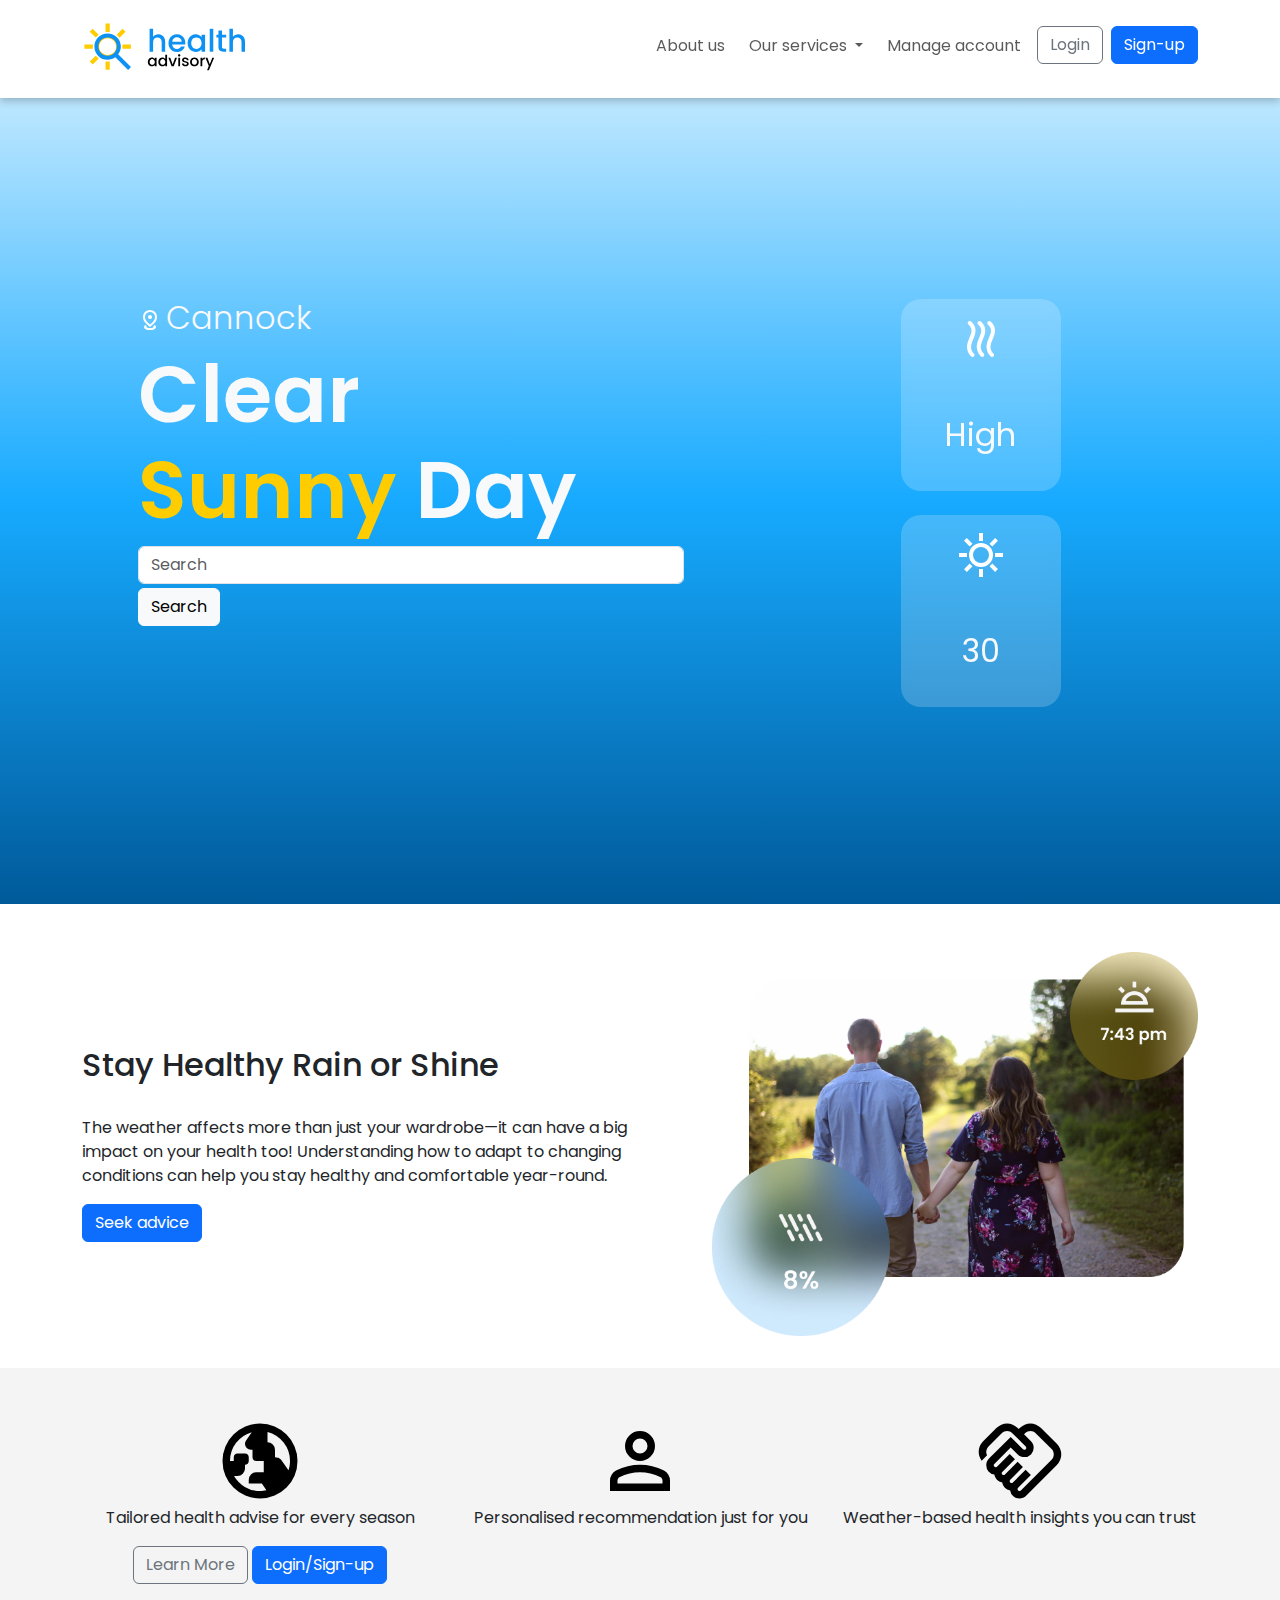
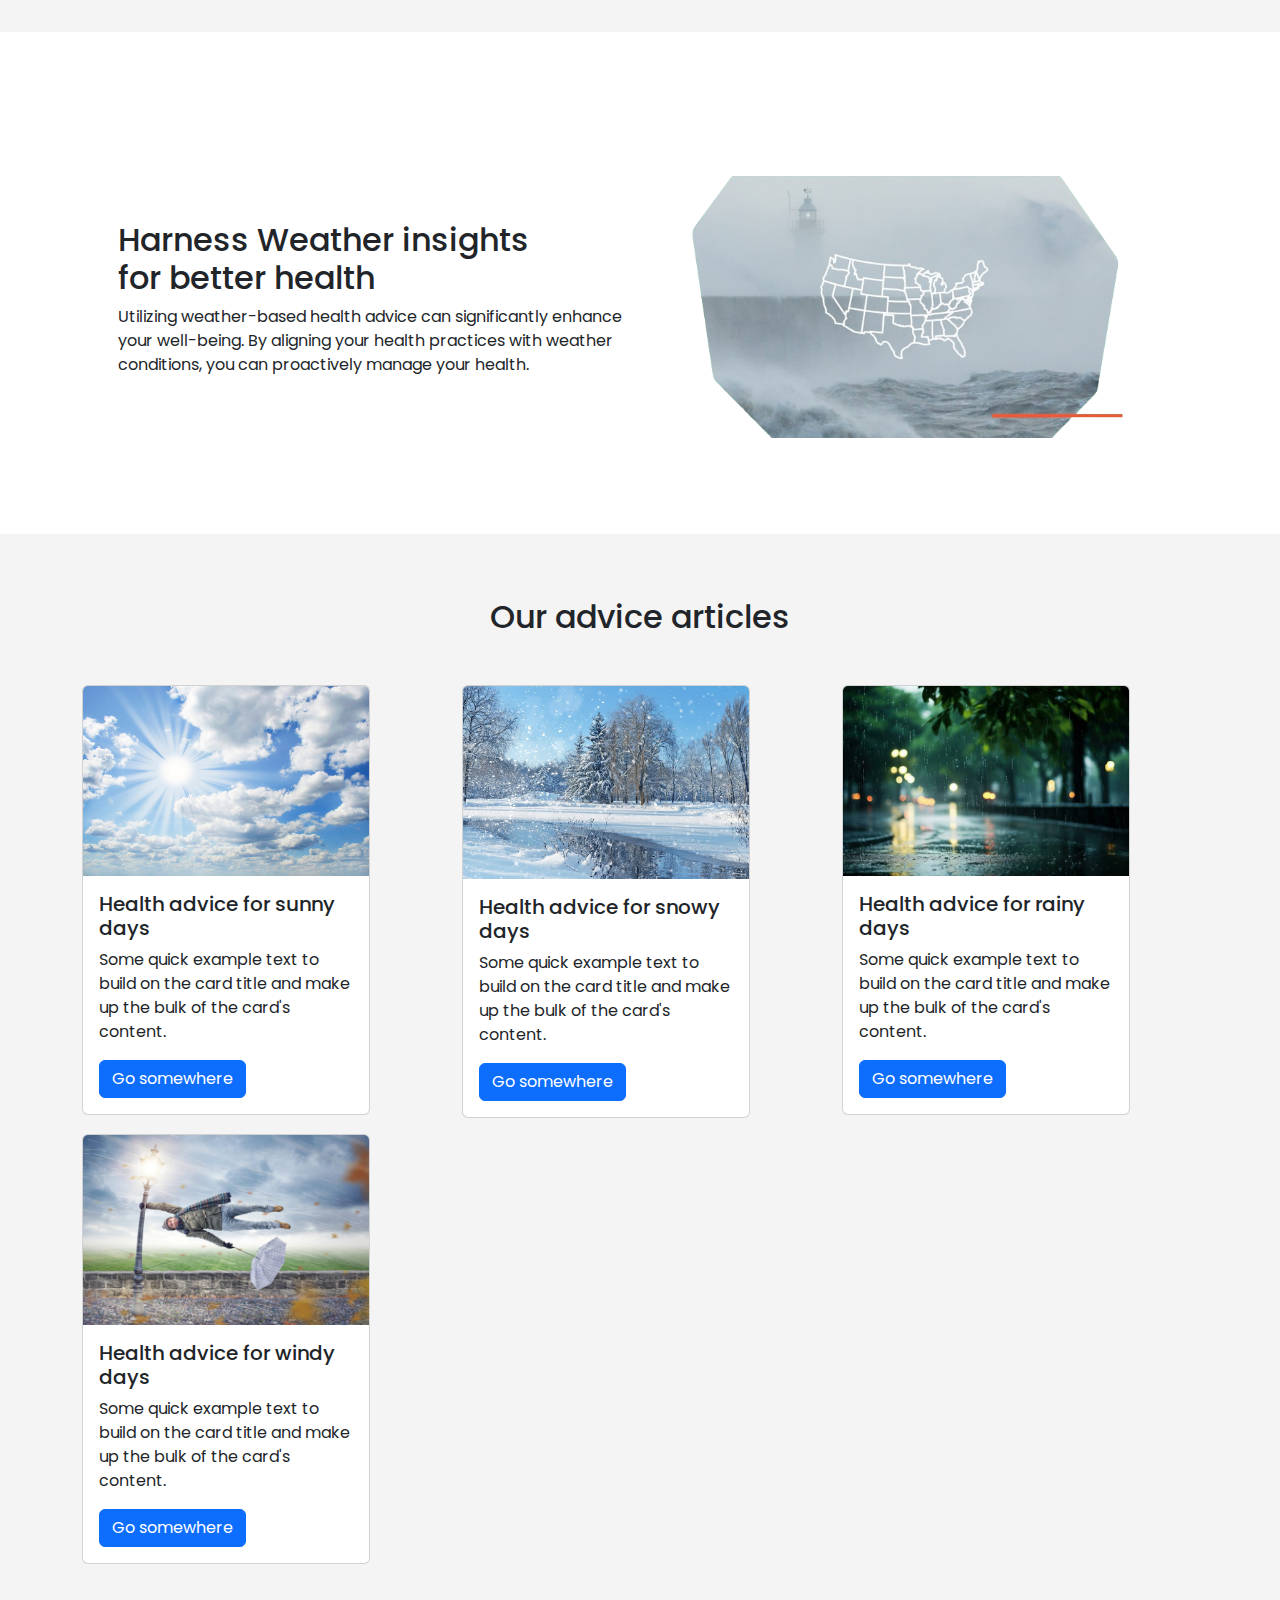
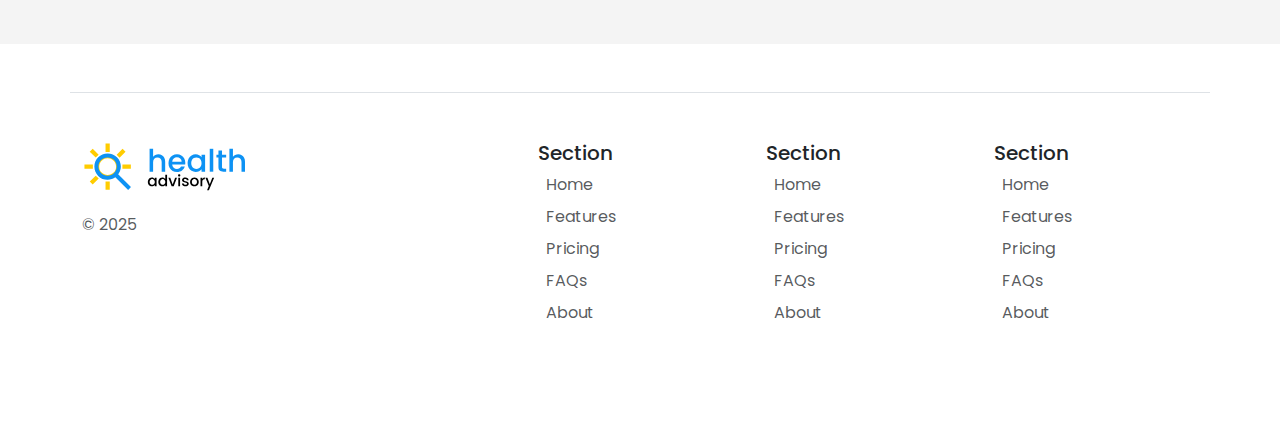
==== index.html @ 5381f3d8 "Add files via upload" ====
<!DOCTYPE html>
<html lang="en">
<head>
    <meta charset="UTF-8">
    <meta name="viewport" content="width=device-width, initial-scale=1.0">
    <title>The health advice group</title>
    <!-- bootstrap css -->
    <link href="https://cdn.jsdelivr.net/npm/bootstrap@5.3.3/dist/css/bootstrap.min.css" rel="stylesheet" integrity="sha384-QWTKZyjpPEjISv5WaRU9OFeRpok6YctnYmDr5pNlyT2bRjXh0JMhjY6hW+ALEwIH" crossorigin="anonymous">
    <!-- css stylesheet -->
    <link rel="stylesheet" href="style.css">
    <!-- google font poppins -->
    <link rel="preconnect" href="https://fonts.googleapis.com">
    <link rel="preconnect" href="https://fonts.gstatic.com" crossorigin>
    <link href="https://fonts.googleapis.com/css2?family=Montserrat:ital,wght@0,100..900;1,100..900&family=Poppins:ital,wght@0,100;0,200;0,300;0,400;0,500;0,600;0,700;0,800;0,900;1,100;1,200;1,300;1,400;1,500;1,600;1,700;1,800;1,900&display=swap" rel="stylesheet">
</head>
<body>
    <!-- navbar -->
    <nav class="navbar navbar-shadow navbar-expand-lg sticky-top bg-white"> <!-- This is using bootstrap to create a scalable navbar with a white background-->
        <div class="container mb-2 mt-2">
          <a class="navbar-brand" href="index.html"> <!-- This is a section on the left side of the navbar for the navbar brand this also links back to the homepage -->
            <img src="images\Health_advisory_logo.svg"> <!-- I am using an image which is the company logo for the brand -->
          </a>
          <!-- This will appear on smaller screens to allow the user to open and close the hamburger menu -->
          <button class="navbar-toggler" type="button" data-bs-toggle="collapse" data-bs-target="#navbarSupportedContent" aria-controls="navbarSupportedContent" aria-expanded="false" aria-label="Toggle navigation"> 
            <span class="navbar-toggler-icon"></span>
          </button>
          <div class="collapse navbar-collapse" id="navbarSupportedContent">
                <!-- nav links -->
                <ul class="navbar-nav ms-auto mb-lg-0">
                <li class="nav-item">
                    <a class="nav-link" aria-current="page" href="about.html">About us</a>
                </li>
                <li class="nav-item dropdown">
                    <a class="nav-link dropdown-toggle" href="services.html" role="button" data-bs-toggle="dropdown" aria-expanded="false"> <!-- This creates a drop down menu for the our services pages -->
                    Our services
                    </a>
                    <ul class="dropdown-menu">
                    <li><a class="dropdown-item" href="risk.html">Risk assesment</a></li>
                    <li><a class="dropdown-item" href="air.html">Air quality</a></li>
                    <li><a class="dropdown-item" href="weather.html">Weather data</a></li>
                    </ul>
                </li>
                <li class="nav-item">
                    <a class="nav-link" href="account.html">Manage account</a>
                </li>
                <li class="nav-item mb-2">
                    <a href="login.html"><button class="btn btn-outline-secondary">Login</button></a>
                </li>
                <li class="nav-item">
                    <a href="login.html"><button class="btn btn-primary">Sign-up</button></a>
                </li>
                
                </ul>
          </div>
        </div>
      </nav>
    
      <!-- hero section -->
    <div class="hero-weather-data d-flex">
        <div class="container">
            <div class="row position-relative top-25 left-5"> <!-- left and top is to make sure that the content is centered in the hero section -->
                <div class="col-6">
                    <img class="location-icon" src="images\pin.svg">
                    <h3 class="text-light location">Cannock</h2> <!--The location will change depending on the users search-->
                    <h2 class="text-light weather-conditions-data">Clear<br><span class="yellow">Sunny</span> Day</h2> <!--This information will update using an A-->
                    <form class="form-inline">
                        <input class="form-control mr-sm-2" type="search" placeholder="Search" aria-label="Search">
                        <button class="btn btn-light my-2 mt-1" type="submit">Search</button>
                      </form>
                </div>
                <div class="col-6 text-center d-flex justify-content-end align-items-center flex-column">
                    <!--This content will update and change using an API-->
                    <div class="weather-info">
                        <img src="images\ray.svg" class="mt-3" >
                        <p class="text-light text-center mt-5">High</p>
                    </div>
                    <br>
                    <div class="weather-info">
                        <img src="images\sun.svg" class="mt-3"> 
                        <p class="text-light text-center mt-5">30</p>
                    </div>
                </div>

                
            </div>
        </div>
    </div>

    <!-- advice section -->
    <div class="advice-section">
        <div class="container">
            <div class="row d-flex align-items-center">
                <div class="col-md-6 col-12">
                    <h2>Stay Healthy Rain or Shine</h2>

                    <p class="advice-para">The weather affects more than just your wardrobe—it can have a big impact on your health too! Understanding how to adapt to changing conditions can help you stay healthy and comfortable year-round.</p>

                    <button class="btn btn-primary">Seek advice</button>
                </div>
                    
                <div class="col-md-6 col-12">
                    <img src="images\happy.png">
                </div>
            </div>
        </div>
    </div>

    <!-- icon-section -->
    <div class="icon-section grey-bg p-5">
        <div class="container">
            <div class="row ">
                <div class="col text-center">
                    <img src="images\worlddark.svg" width="90em"alt="world">
                    <p>Tailored health advise for every season</p>
                    <div class="col d-inline">
                      <button class="btn btn-outline-secondary">Learn More</button>
                    </div>
                    <div class="col d-inline">
                      <button class="btn btn-primary">Login/Sign-up</button>
                    </div>
                </div>

                <div class="col text-center">
                    <img src="images/persondark.svg" width="90em" alt="person">
                    <p>Personalised recommendation just for you</p>
                </div>

                <div class="col text-center">
                    <img src="images/handshakedark.svg" width="90em" alt="handshake">
                    <p>Weather-based health insights you can trust </p>
                </div>
            </div>

            <div class="row">
              
            </div>
        </div>
    </div>

    <!--weather insights section-->
    <div class="weather-insights p-5">
        <div class="container mt-5 p-5">
            <div class="row">
                <div class="col-md-6 col-12 align-content-center">
                    <h2>Harness Weather insights<br>for better health</h2>
                    <p>Utilizing weather-based health advice can significantly enhance your well-being. By aligning your health practices with weather conditions, you can proactively manage your health.</p>
                </div>
                <div class="col-md-6 col-12 text-center">
                    <img src="images\weatherInsights-removebg-preview.png" alt="search glass" width="500em">
                </div>
            </div>
        </div>
    </div>

    <!-- advice-examples-section -->
     <div class="advice-examples grey-bg p-5">
        <div class="container mt-3 mb-3">
            <h2 class="text-center">Our advice articles</h2>

            <div class="row mt-5">
                <div class="col mb-3">
                    <div class="card" style="width: 18rem;">
                        <img class="card-img-top" src="images\sunny-day-article-2.jpg" alt="Card image cap">
                        <div class="card-body">
                          <h5 class="card-title">Health advice for sunny days</h5>
                          <p class="card-text">Some quick example text to build on the card title and make up the bulk of the card's content.</p>
                          <a href="#" class="btn btn-primary">Go somewhere</a>
                        </div>
                      </div>
                </div>
                <div class="col mb-3">
                    <div class="card" style="width: 18rem;">
                        <img class="card-img-top" src="images\snowy-days-article-2.jpg" alt="Card image cap">
                        <div class="card-body">
                          <h5 class="card-title">Health advice for snowy days</h5>
                          <p class="card-text">Some quick example text to build on the card title and make up the bulk of the card's content.</p>
                          <a href="#" class="btn btn-primary">Go somewhere</a>
                        </div>
                      </div>
                </div>
                <div class="col mb-3">
                    <div class="card" style="width: 18rem;">
                        <img class="card-img-top" src="images\rainy-days-article.jpg" alt="Card image cap">
                        <div class="card-body">
                          <h5 class="card-title">Health advice for rainy days</h5>
                          <p class="card-text">Some quick example text to build on the card title and make up the bulk of the card's content.</p>
                          <a href="#" class="btn btn-primary">Go somewhere</a>
                        </div>
                      </div>
                </div>
                <div class="col mb-3">
                    <div class="card" style="width: 18rem;">
                        <img class="card-img-top" src="images\windy-days-article.jpg" alt="Card image cap">
                        <div class="card-body">
                          <h5 class="card-title">Health advice for windy days</h5>
                          <p class="card-text">Some quick example text to build on the card title and make up the bulk of the card's content.</p>
                          <a href="#" class="btn btn-primary">Go somewhere</a>
                        </div>
                      </div>
                </div>
            </div>
        </div>
     </div>

    <!-- Footer -->
    <div class="footer">
        <div class="container">
          <footer class="row row-cols-5 py-5 my-5 border-top">
            <div class="col">
              <a href="/" class="d-flex align-items-center mb-3 link-dark text-decoration-none">
                <img src="images\Health_advisory_logo.svg" alt="Health advice logo">
              </a>
              <p class="text-muted">© 2025</p>
            </div>
        
            <div class="col">
        
            </div>
        
            <div class="col">
              <h5>Section</h5>
              <ul class="nav flex-column">
                <li class="nav-item mb-2"><a href="#" class="nav-link p-0 text-muted">Home</a></li>
                <li class="nav-item mb-2"><a href="#" class="nav-link p-0 text-muted">Features</a></li>
                <li class="nav-item mb-2"><a href="#" class="nav-link p-0 text-muted">Pricing</a></li>
                <li class="nav-item mb-2"><a href="#" class="nav-link p-0 text-muted">FAQs</a></li>
                <li class="nav-item mb-2"><a href="#" class="nav-link p-0 text-muted">About</a></li>
              </ul>
            </div>
        
            <div class="col">
              <h5>Section</h5>
              <ul class="nav flex-column">
                <li class="nav-item mb-2"><a href="#" class="nav-link p-0 text-muted">Home</a></li>
                <li class="nav-item mb-2"><a href="#" class="nav-link p-0 text-muted">Features</a></li>
                <li class="nav-item mb-2"><a href="#" class="nav-link p-0 text-muted">Pricing</a></li>
                <li class="nav-item mb-2"><a href="#" class="nav-link p-0 text-muted">FAQs</a></li>
                <li class="nav-item mb-2"><a href="#" class="nav-link p-0 text-muted">About</a></li>
              </ul>
            </div>
        
            <div class="col">
              <h5>Section</h5>
              <ul class="nav flex-column">
                <li class="nav-item mb-2"><a href="#" class="nav-link p-0 text-muted">Home</a></li>
                <li class="nav-item mb-2"><a href="#" class="nav-link p-0 text-muted">Features</a></li>
                <li class="nav-item mb-2"><a href="#" class="nav-link p-0 text-muted">Pricing</a></li>
                <li class="nav-item mb-2"><a href="#" class="nav-link p-0 text-muted">FAQs</a></li>
                <li class="nav-item mb-2"><a href="#" class="nav-link p-0 text-muted">About</a></li>
              </ul>
            </div>
          </footer>
      </div>
      </div>

    
    <!-- bootstrap javascript -->
    <script src="https://cdn.jsdelivr.net/npm/bootstrap@5.3.3/dist/js/bootstrap.bundle.min.js" integrity="sha384-YvpcrYf0tY3lHB60NNkmXc5s9fDVZLESaAA55NDzOxhy9GkcIdslK1eN7N6jIeHz" crossorigin="anonymous"></script>
</body>
</html>
---- style.css ----
*{
    font-family: 'Poppins'
}
img{
    max-width: 100%;
}


/* navbar */
.navbar-shadow{
    box-shadow: rgba(0, 0, 0, 0.24) 0px 3px 8px;
}

.nav-item{
    margin-left: 8px;
}

/* Hero Section */

.location {
    display:inline-block;
    font-size: 2em;
    font-weight: 300;
}

.location-icon {
    top: -5px;
    position: relative;
}

.yellow{
    color: #FFCC00;
}

/* positioning */

.top-15{
    top: 15%;
}
.top-20{
    top: 20%;
}

.top-25{
    top: 25%;
}

.left-30{
    left: 30%;
}

.top-40{
    top: 40%;
}

.left-5{
    left: 5%;
}

.hero-weather-data{
    background: linear-gradient(#bde7ff,#17aaff,#005a9a );
    height:89.5vh;
}

.weather-conditions-data{
    font-size: 5em;
    font-weight: 600;
}

.weather-info{
    background-color: rgba(255,255,255,0.2);
    backdrop-filter: blur(5px);
    width: 10em;
    height: 12em;
    border-radius: 20px;
}

.weather-info img{
    width: 3em;
    position: relative;
    z-index: 999;
}

.weather-info p{
    font-size: 2em;
}

/*Advice section*/
.advice-section{
    margin-top: 3em;
    /* min-height: 50vh; */

}

.advice-para{
    margin-top: 2em;
}

/*Icon section*/
.icon-section{
    margin-top: 2em;
    background-color: rgb(223, 223, 223)
}

/* about us*/

.team-members-section {
     background-image: url("images/Team-members/teambg.svg");
    /* background: linear-gradient(rgb(255, 228, 121), rgb(255, 255, 161), rgb(87, 179, 255), rgb(73, 73, 255)) */
    background-repeat: no-repeat;
    background-size: cover;
    background-position: center;
}

/* weather advice examples */
.grey-bg{
    background-color: rgb(244, 244, 244);
}

/* login page */

.login-section{
    height: 100%;
    background: linear-gradient(#bde7ff,#17aaff,#005a9a );
}

.login-form {
    height: 100vh;
}

.tree-bg{
    /* background-image: url(images/cloud-login-image.jpg); */
    height: 45vh;
}

.login-text{
    font-size: 4em;
}

/* weather-data-section */

.weather-data-section{
    background: linear-gradient(#bde7ff,#17aaff,#005a9a );
    height: 89vh;
}

/* risk assesment section */
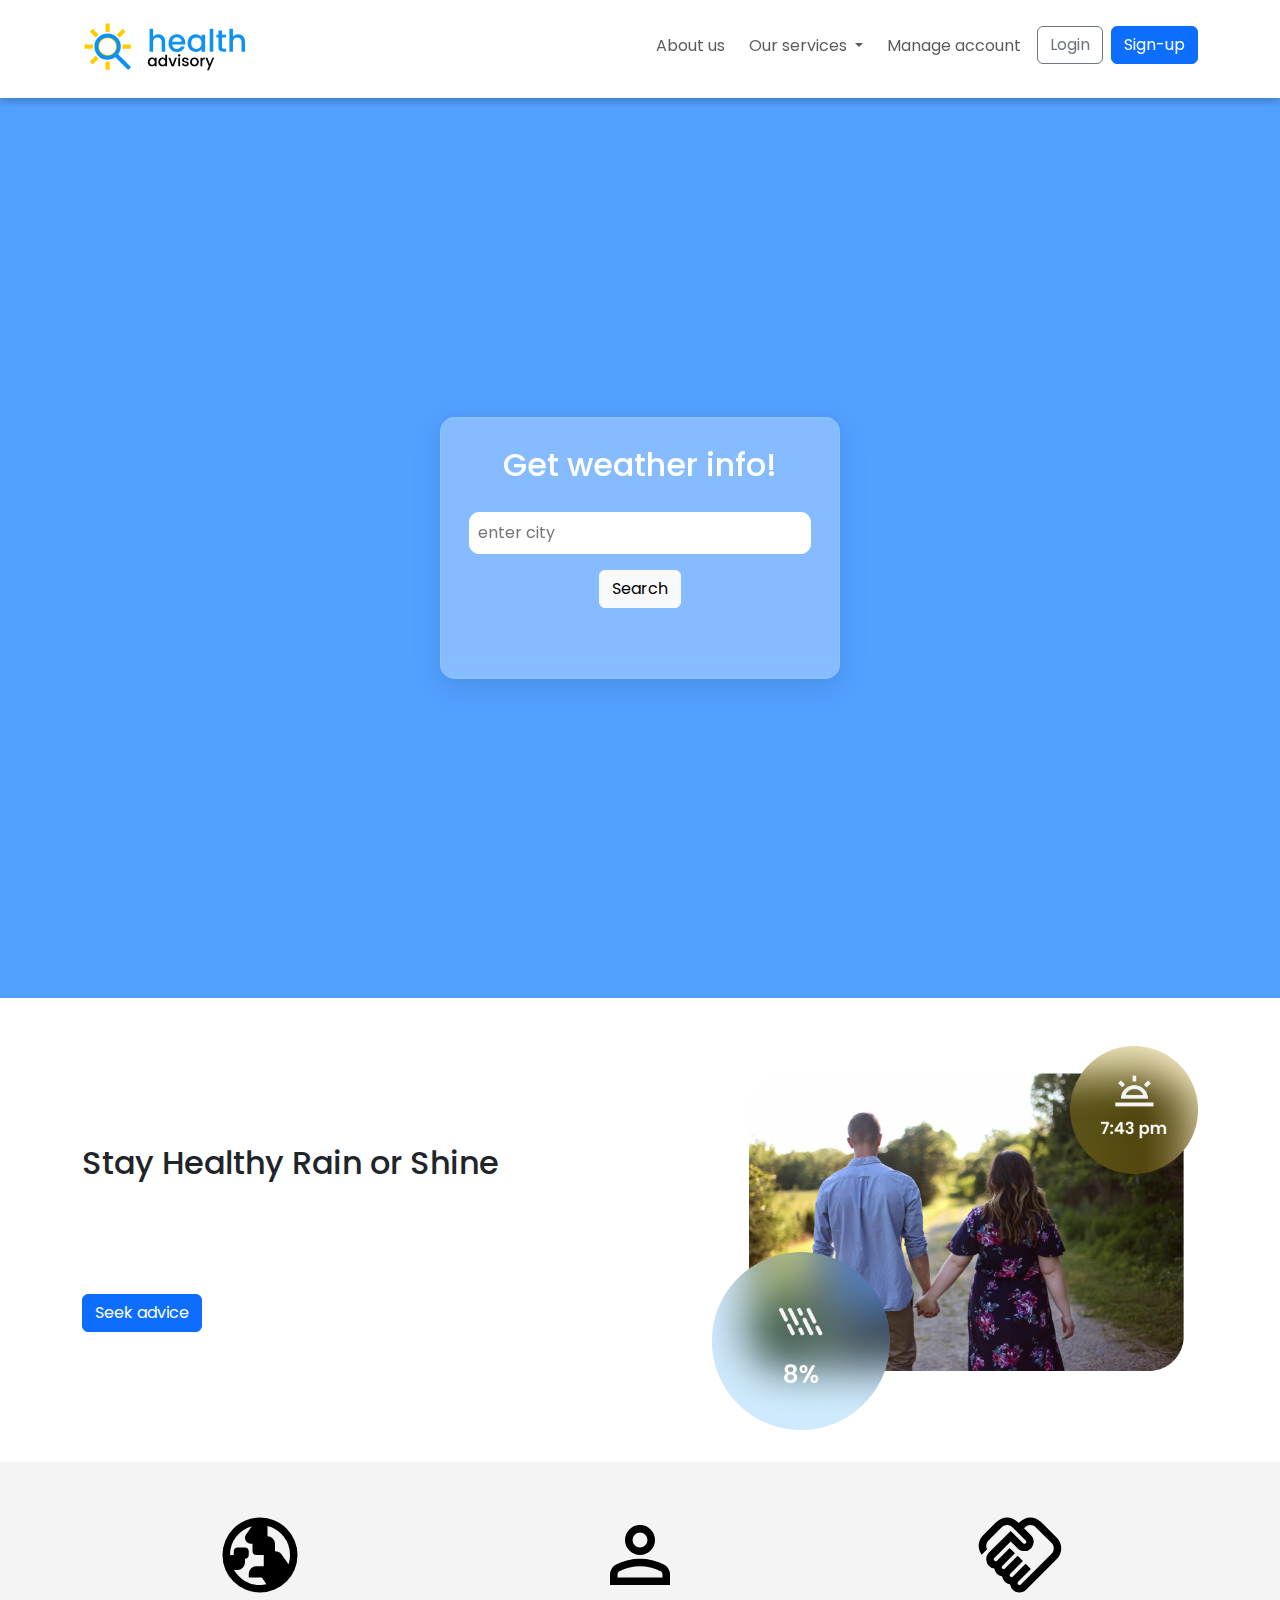
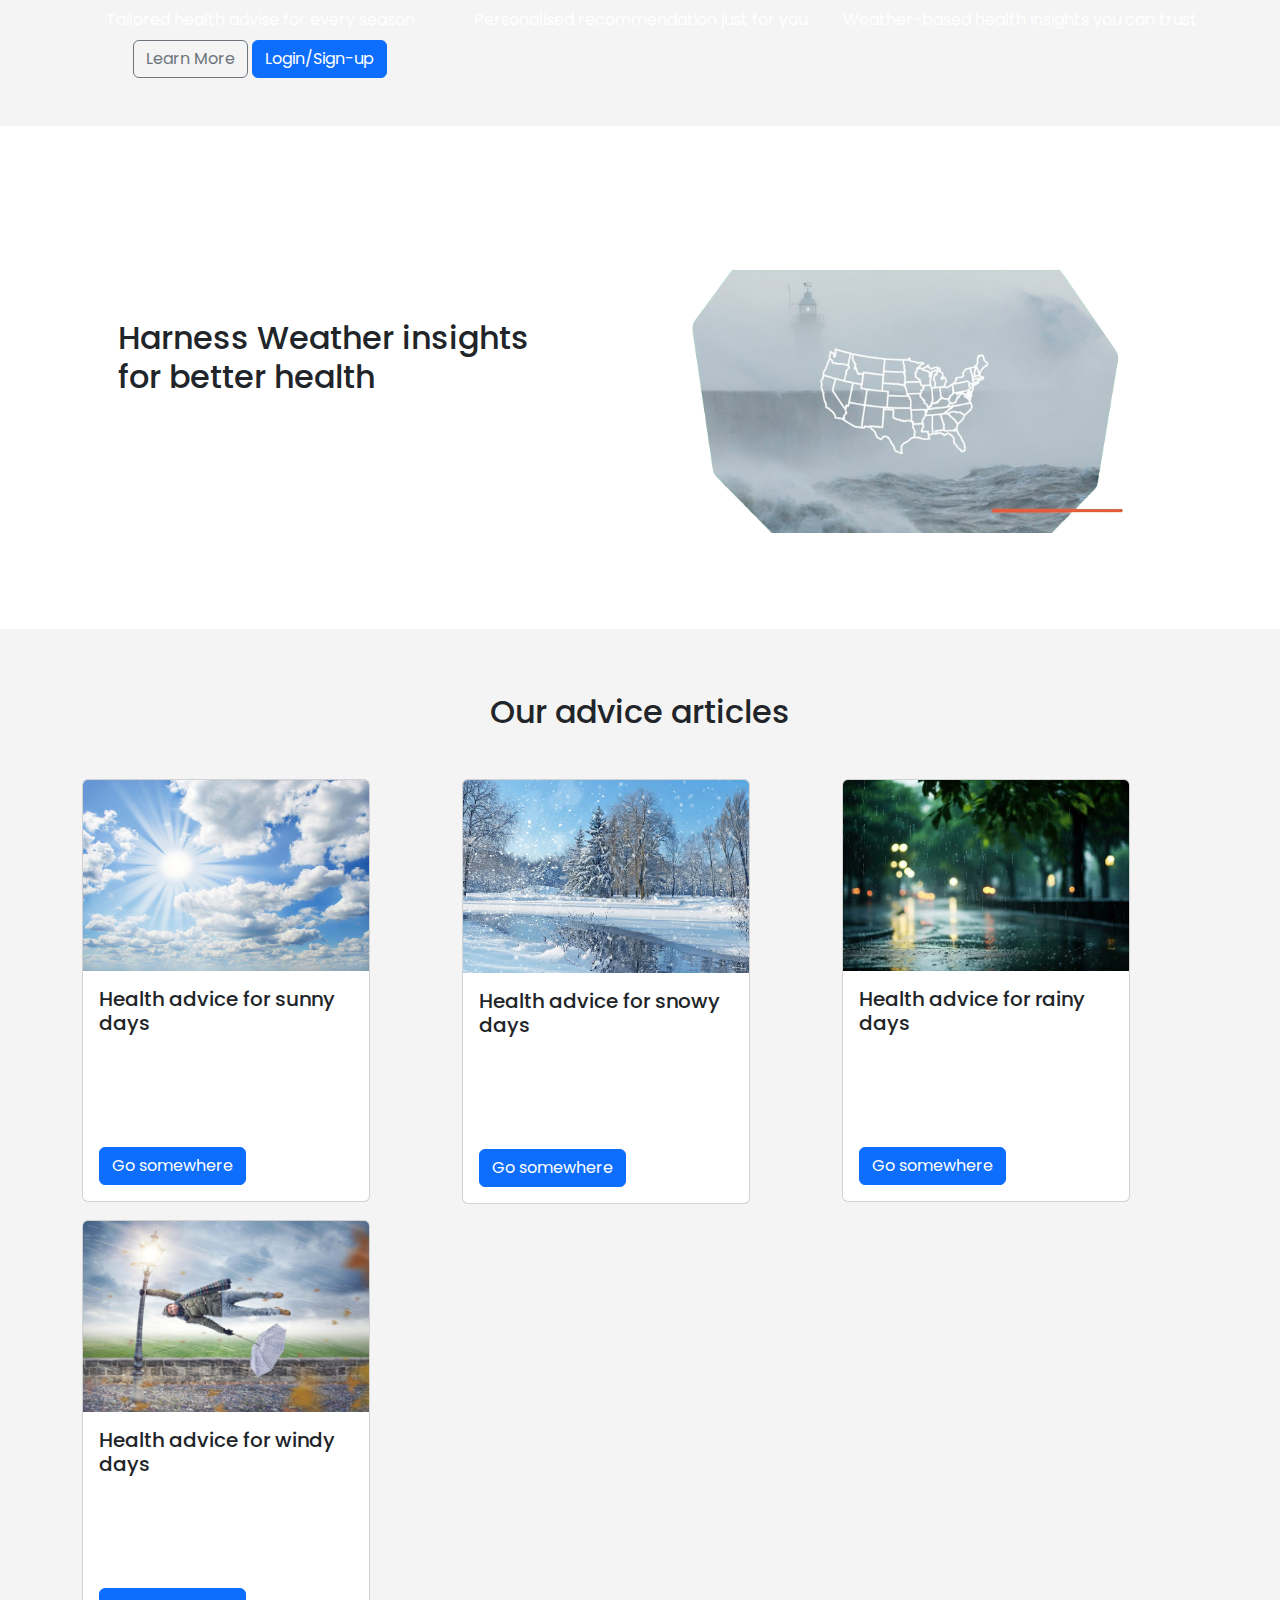
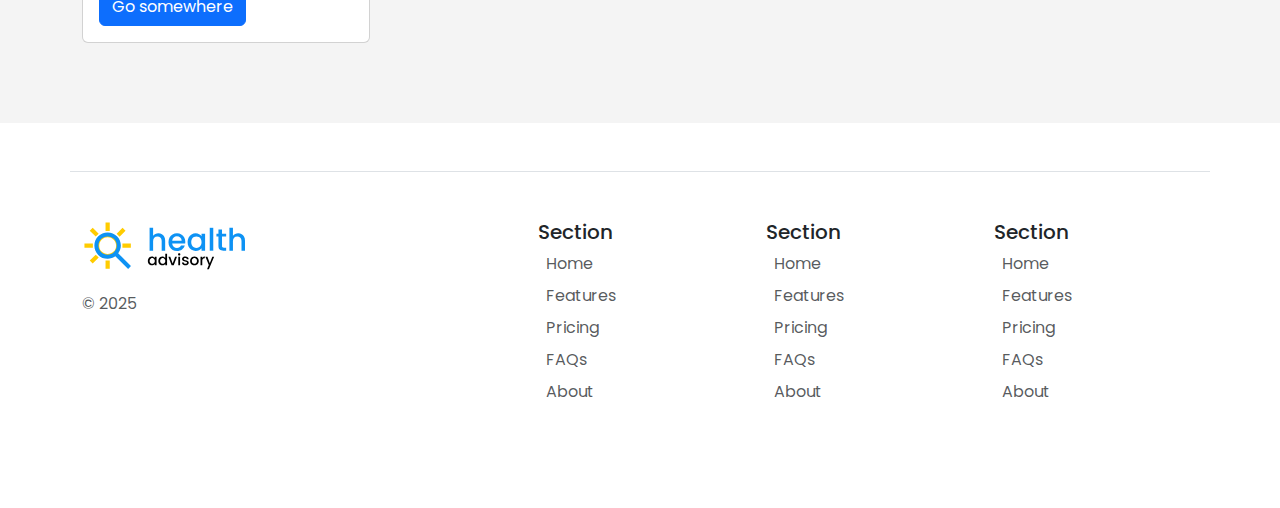
==== commit d2c41ff6: "Add files via upload" ====
--- a/index.html
+++ b/index.html
@@ -8,6 +8,8 @@
     <link href="https://cdn.jsdelivr.net/npm/bootstrap@5.3.3/dist/css/bootstrap.min.css" rel="stylesheet" integrity="sha384-QWTKZyjpPEjISv5WaRU9OFeRpok6YctnYmDr5pNlyT2bRjXh0JMhjY6hW+ALEwIH" crossorigin="anonymous">
     <!-- css stylesheet -->
     <link rel="stylesheet" href="style.css">
+    <!-- Weather app styling -->
+     <link rel="stylesheet" href="weather-style.css">
     <!-- google font poppins -->
     <link rel="preconnect" href="https://fonts.googleapis.com">
     <link rel="preconnect" href="https://fonts.gstatic.com" crossorigin>
@@ -54,37 +56,63 @@
           </div>
         </div>
       </nav>
+
+      <!-- Weather app -->
+      <div id="body" class="hero-weather-data">
+        <div id="weather-container">
+          <h2>Get weather info!</h2>
+          <input type="text" id="city" placeholder="enter city">
+          <button onclick="getWeather()" class="btn btn-light mt-3">Search</button>
+
+          <img id="weather-icon" alt="Weather Icon">
+
+          <div id="temp-div"></div>
+
+          <div id="weather-info"></div>
+
+          <div id="hourly-forecast"></div>
+        </div>
+        <script src="script.js"></script>
+
+       </div>
     
-      <!-- hero section -->
-    <div class="hero-weather-data d-flex">
-        <div class="container">
-            <div class="row position-relative top-25 left-5"> <!-- left and top is to make sure that the content is centered in the hero section -->
-                <div class="col-6">
-                    <img class="location-icon" src="images\pin.svg">
-                    <h3 class="text-light location">Cannock</h2> <!--The location will change depending on the users search-->
-                    <h2 class="text-light weather-conditions-data">Clear<br><span class="yellow">Sunny</span> Day</h2> <!--This information will update using an A-->
-                    <form class="form-inline">
-                        <input class="form-control mr-sm-2" type="search" placeholder="Search" aria-label="Search">
-                        <button class="btn btn-light my-2 mt-1" type="submit">Search</button>
-                      </form>
-                </div>
-                <div class="col-6 text-center d-flex justify-content-end align-items-center flex-column">
-                    <!--This content will update and change using an API-->
-                    <div class="weather-info">
-                        <img src="images\ray.svg" class="mt-3" >
-                        <p class="text-light text-center mt-5">High</p>
-                    </div>
-                    <br>
-                    <div class="weather-info">
-                        <img src="images\sun.svg" class="mt-3"> 
-                        <p class="text-light text-center mt-5">30</p>
-                    </div>
-                </div>
-
-                
-            </div>
-        </div>
-    </div>
+     <!-- THIS IS THE OLD HERO SECTION -->
+
+
+    <!-- Hero Section
+<div class="hero-weather-data d-flex">
+  <div class="container">
+      <div class="row position-relative top-25 left-5">
+          <!-- Left Side -->
+          <!-- <div class="col-6"> -->
+              <!-- Location -->
+              <!-- <h3 id="search-location">Location</h3> -->
+              <!-- Weather Info -->
+              <!-- <h2 id="weather-info">...</h2> -->
+              <!-- Search Form -->
+              <!-- <form id="weather-form" class="form-inline mt-3">
+                  <input id="city" type="text" class="form-control mr-sm-2" placeholder="Enter a location" aria-label="Search">
+                  <button onclick="getWeather()" class="btn btn-light mt-3">Search</button>
+              </form>
+          </div> -->
+
+          <!-- Right Side -->
+          <!-- <div class="col-6 text-center d-flex justify-content-end align-items-center flex-column"> -->
+              <!-- Weather Icon -->
+              <!-- <div class="weather-info">
+                  <img id="weather-icon" alt="Weather Icon" style="display: none;">
+                  <p id="temp-div" class="text-light mt-3">--</p>
+              </div> -->
+              <!-- Hourly Forecast -->
+              <!-- <div id="hourly-forecast" class="d-flex mt-4"></div>
+          </div>
+      </div>
+  </div>
+</div> -->
+
+<!-- Link to JavaScript -->
+<script src="script.js"></script>
+
 
     <!-- advice section -->
     <div class="advice-section">
--- a/weather-style.css
+++ b/weather-style.css
@@ -0,0 +1,95 @@
+#body{
+    background: #52a0ff;
+    font-family: 'Segoe UI', Verdana, Geneva, Tahoma, sans-serif;
+    display: flex;
+    align-items: center;
+    justify-content: center;
+    height: 100vh;
+}
+
+#weather-container{
+    background: rgba(255, 255, 255, 0.3);
+    max-width: 400px;
+    padding: 20px;
+    border-radius: 15px;
+    box-shadow: 0 8px 32px rgba(0, 0, 0, 0.1);
+    backdrop-filter: blur(10px);
+    border: 1px solid rgba( 255, 255, 255, 0.1);
+    text-align: center;
+}
+
+#body h2, label, p {
+    color: #fff;
+    margin: 8px 0;
+}
+
+#city{
+    width: calc(100% - 16px);
+    padding: 8px;
+    box-sizing: border-box;
+    border-radius: 10px;
+    border: 1px solid white;
+    margin-top: 20px;
+}
+
+#button-search{
+    background: #0ebbff;
+    color: white;
+    padding: 10px;
+    border: none;
+    border-radius: 10px;
+    cursor: pointer;
+    margin-top: 20px;
+    width: 100px;
+    font-size: 15px;
+}
+
+#button-search:hover{
+    background: #3c8dff;
+}
+
+#temp-div p{
+    font-size: 60px;
+    margin-top: -30px;
+}
+
+#weather-info{
+    font-size: 20px;
+}
+
+#weather-icon{
+    width: 200px;
+    height: 200px;
+    margin: 0 auto 10px;
+    margin-bottom: 0;
+    display: none;
+}
+
+#hourly-forecast{
+    margin-top: 50px;
+    overflow-x: auto;
+    white-space: nowrap;
+    display: flex;
+    justify-content: space-between;
+}
+
+.hourly-item{
+    flex: 0 0 auto;
+    width: 80px;
+    display: flex;
+    flex-direction: column;
+    align-items: center;
+    margin-right: 10px;
+    color: white;
+}
+
+.hourly-item img{
+    width: 30px;
+    height: 30px;
+    margin-bottom: 5px;
+}
+
+#hourly-heading{
+    color: #fff;
+    margin-top: 10px;
+}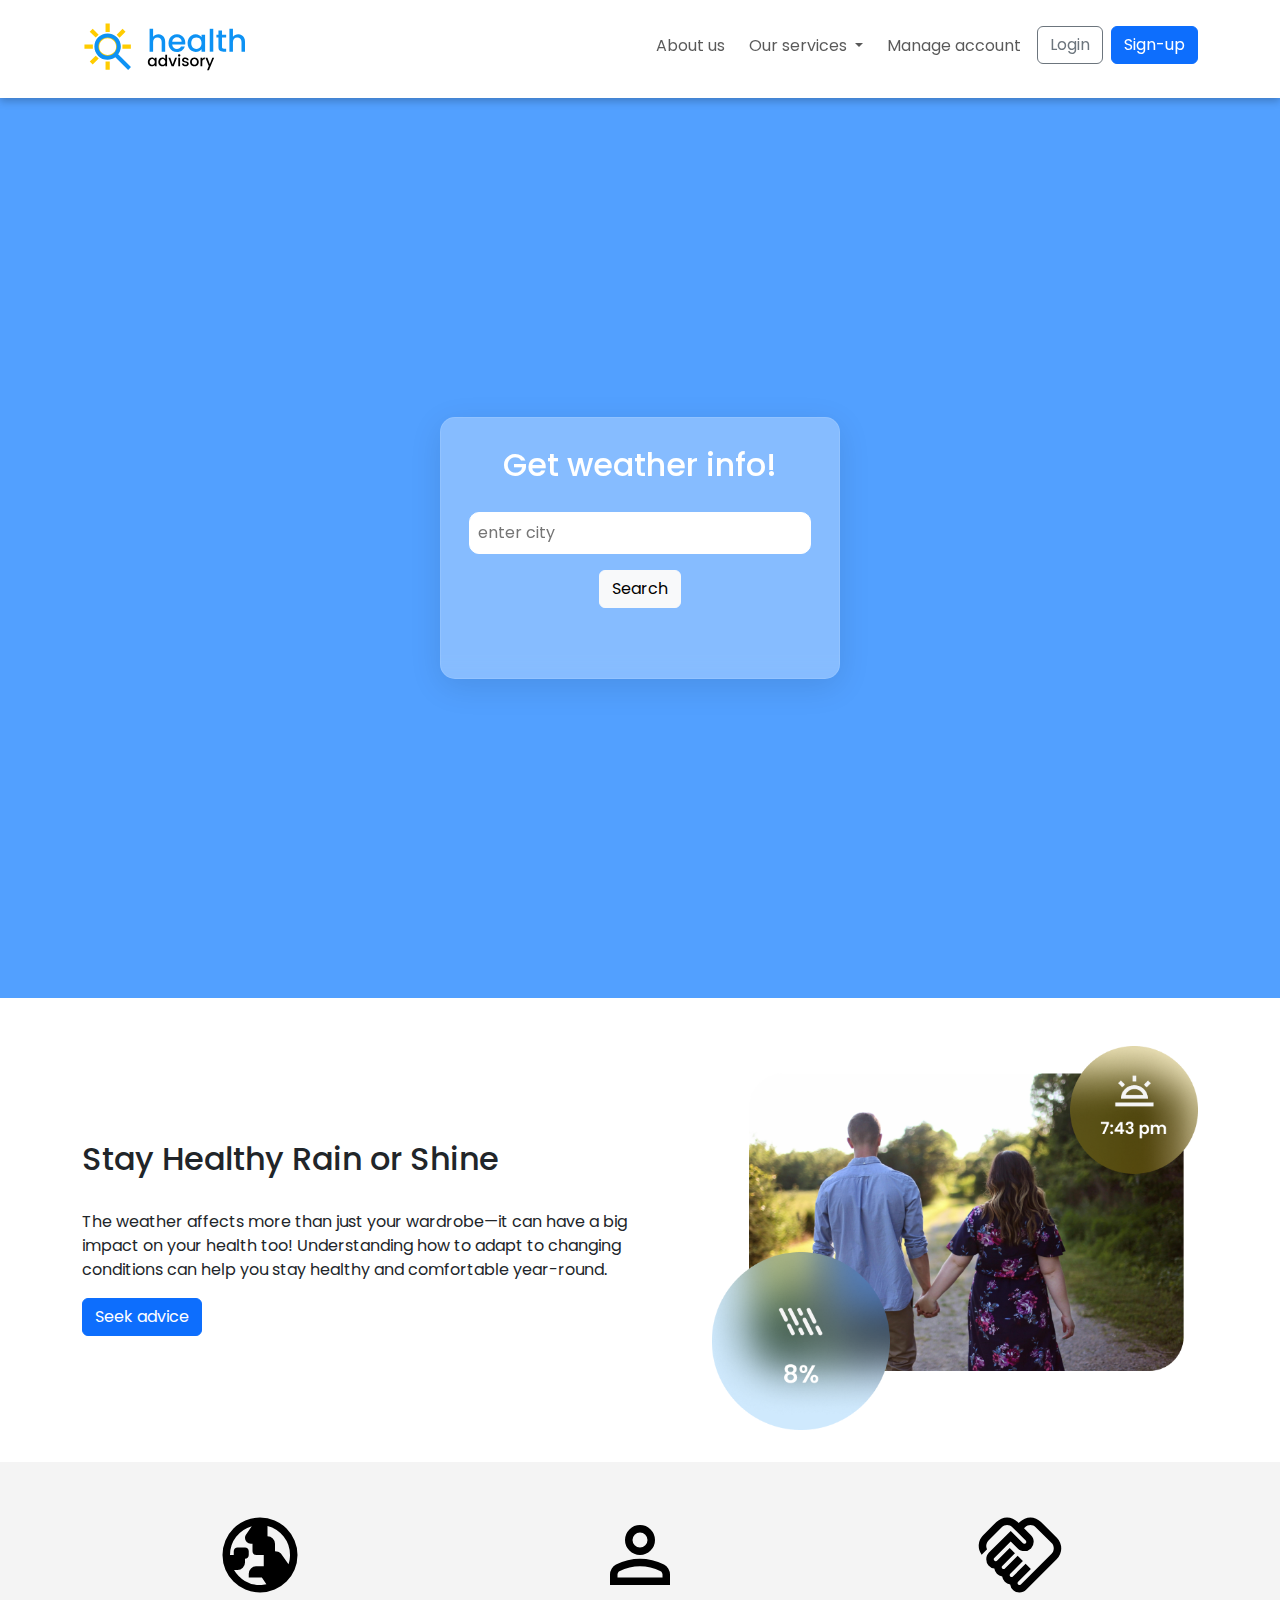
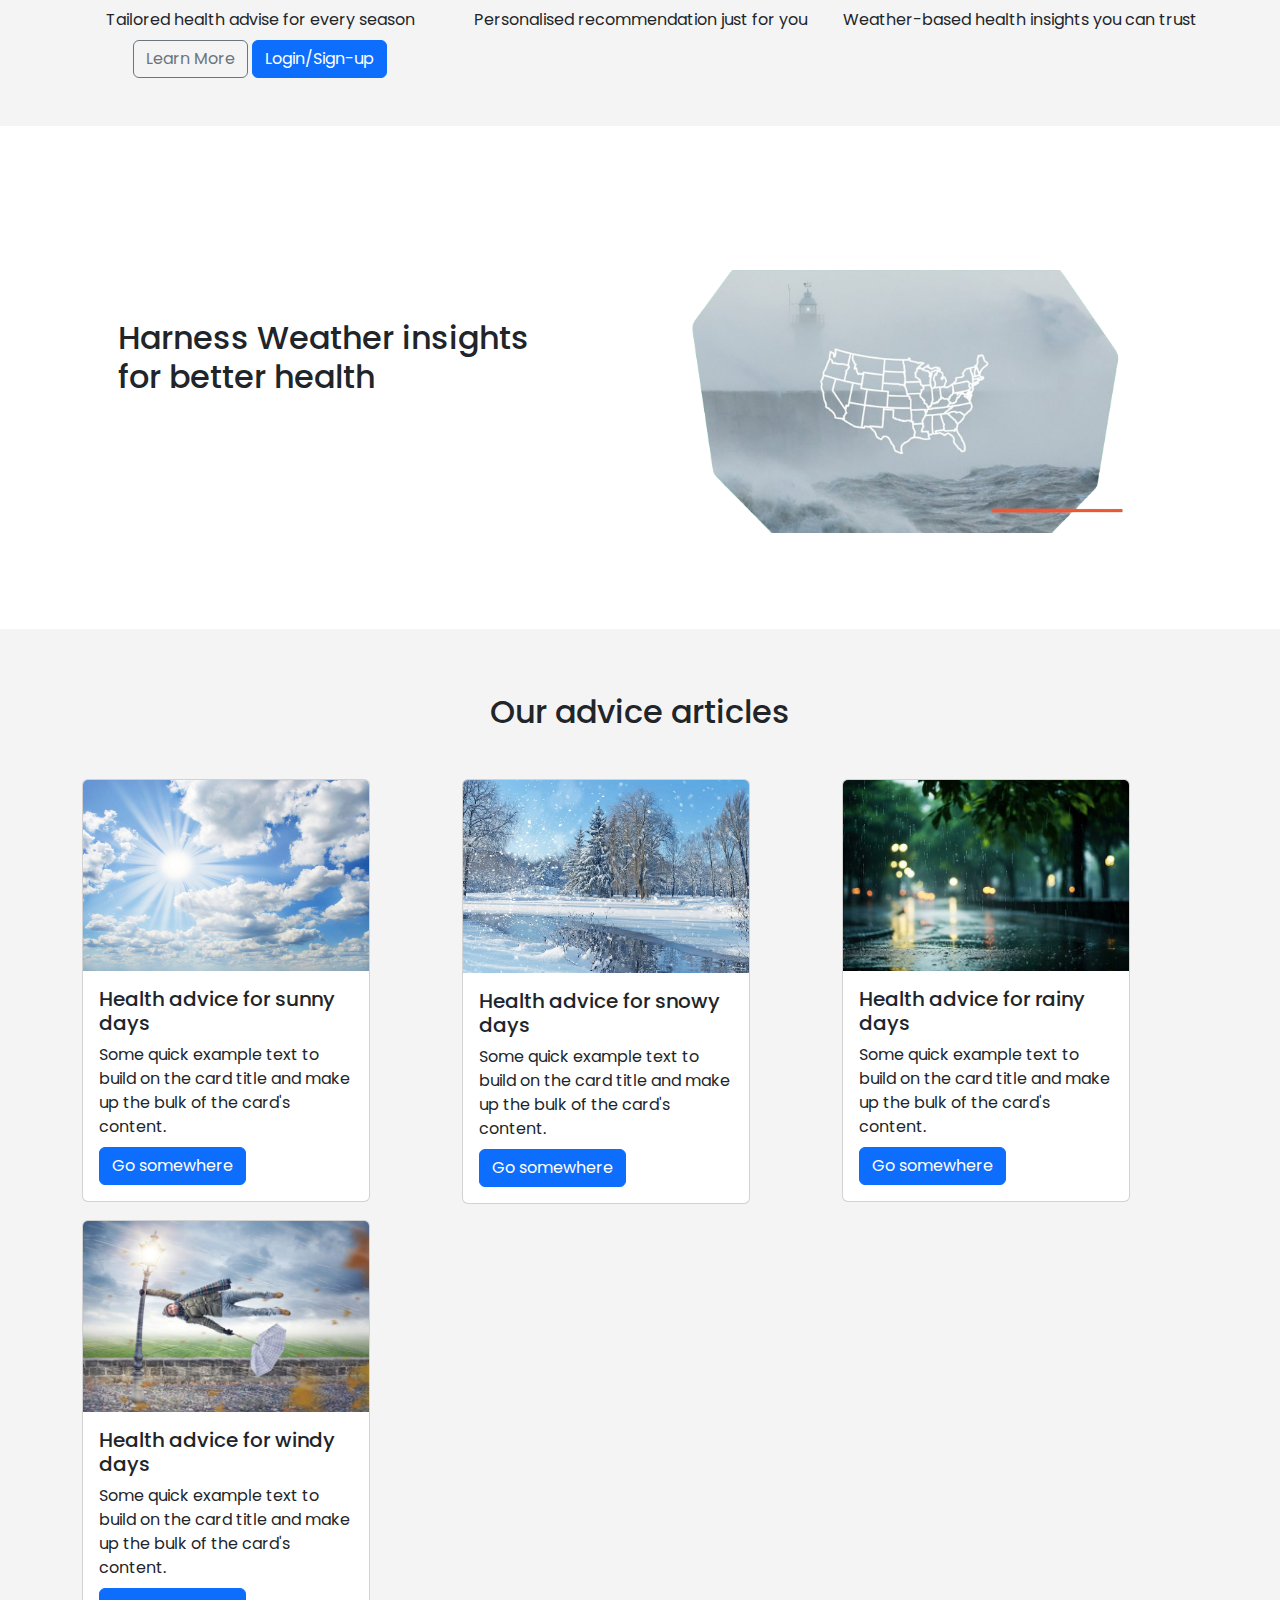
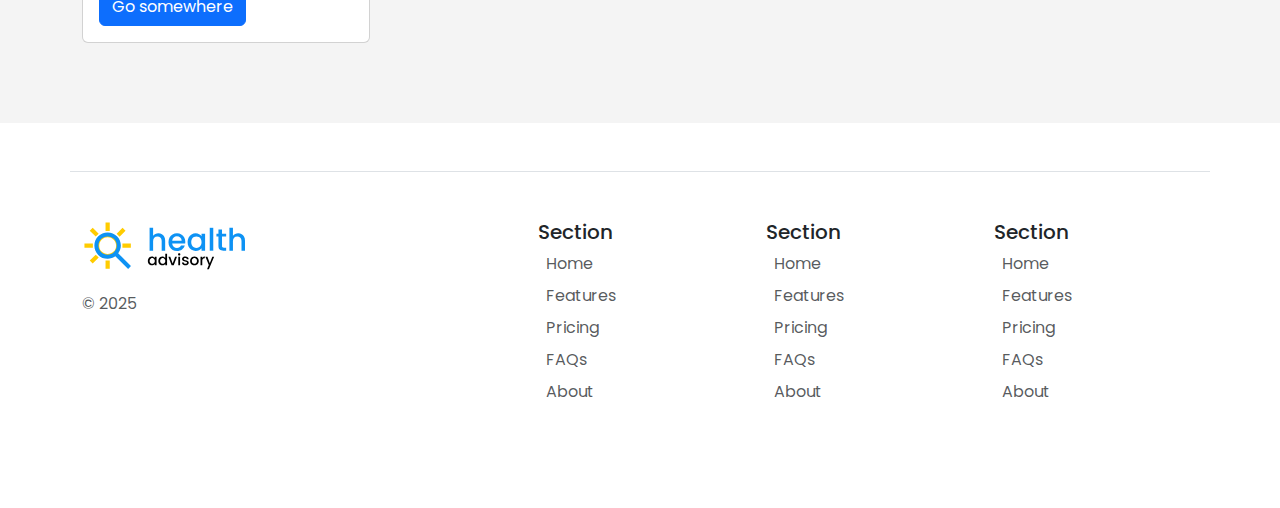
==== commit 36d65b27: "Add files via upload" ====
--- a/index.html
+++ b/index.html
@@ -121,7 +121,7 @@
                 <div class="col-md-6 col-12">
                     <h2>Stay Healthy Rain or Shine</h2>
 
-                    <p class="advice-para">The weather affects more than just your wardrobe—it can have a big impact on your health too! Understanding how to adapt to changing conditions can help you stay healthy and comfortable year-round.</p>
+                    <p class="advice-para text-dark mb-3">The weather affects more than just your wardrobe—it can have a big impact on your health too! Understanding how to adapt to changing conditions can help you stay healthy and comfortable year-round.</p>
 
                     <button class="btn btn-primary">Seek advice</button>
                 </div>
@@ -139,7 +139,7 @@
             <div class="row ">
                 <div class="col text-center">
                     <img src="images\worlddark.svg" width="90em"alt="world">
-                    <p>Tailored health advise for every season</p>
+                    <p class="text-dark">Tailored health advise for every season</p>
                     <div class="col d-inline">
                       <button class="btn btn-outline-secondary">Learn More</button>
                     </div>
@@ -150,12 +150,12 @@
 
                 <div class="col text-center">
                     <img src="images/persondark.svg" width="90em" alt="person">
-                    <p>Personalised recommendation just for you</p>
+                    <p class="text-dark">Personalised recommendation just for you</p>
                 </div>
 
                 <div class="col text-center">
                     <img src="images/handshakedark.svg" width="90em" alt="handshake">
-                    <p>Weather-based health insights you can trust </p>
+                    <p class="text-dark">Weather-based health insights you can trust </p>
                 </div>
             </div>
 
@@ -191,7 +191,7 @@
                         <img class="card-img-top" src="images\sunny-day-article-2.jpg" alt="Card image cap">
                         <div class="card-body">
                           <h5 class="card-title">Health advice for sunny days</h5>
-                          <p class="card-text">Some quick example text to build on the card title and make up the bulk of the card's content.</p>
+                          <p class="card-text text-dark">Some quick example text to build on the card title and make up the bulk of the card's content.</p>
                           <a href="#" class="btn btn-primary">Go somewhere</a>
                         </div>
                       </div>
@@ -201,7 +201,7 @@
                         <img class="card-img-top" src="images\snowy-days-article-2.jpg" alt="Card image cap">
                         <div class="card-body">
                           <h5 class="card-title">Health advice for snowy days</h5>
-                          <p class="card-text">Some quick example text to build on the card title and make up the bulk of the card's content.</p>
+                          <p class="card-text text-dark">Some quick example text to build on the card title and make up the bulk of the card's content.</p>
                           <a href="#" class="btn btn-primary">Go somewhere</a>
                         </div>
                       </div>
@@ -211,7 +211,7 @@
                         <img class="card-img-top" src="images\rainy-days-article.jpg" alt="Card image cap">
                         <div class="card-body">
                           <h5 class="card-title">Health advice for rainy days</h5>
-                          <p class="card-text">Some quick example text to build on the card title and make up the bulk of the card's content.</p>
+                          <p class="card-text text-dark">Some quick example text to build on the card title and make up the bulk of the card's content.</p>
                           <a href="#" class="btn btn-primary">Go somewhere</a>
                         </div>
                       </div>
@@ -221,7 +221,7 @@
                         <img class="card-img-top" src="images\windy-days-article.jpg" alt="Card image cap">
                         <div class="card-body">
                           <h5 class="card-title">Health advice for windy days</h5>
-                          <p class="card-text">Some quick example text to build on the card title and make up the bulk of the card's content.</p>
+                          <p class="card-text text-dark">Some quick example text to build on the card title and make up the bulk of the card's content.</p>
                           <a href="#" class="btn btn-primary">Go somewhere</a>
                         </div>
                       </div>
